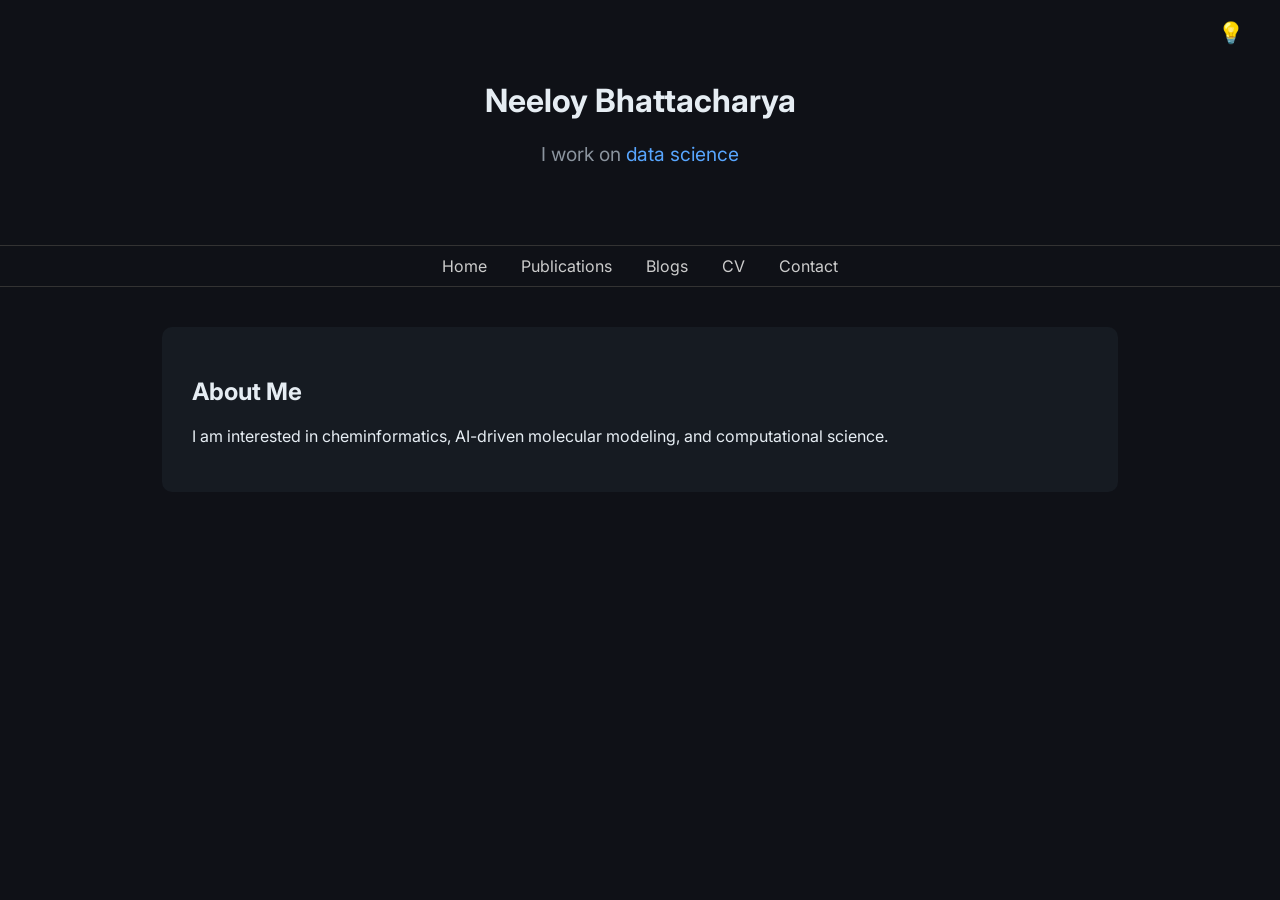
==== index.html @ 99c83506 "Add prelim acad them and reg features" ====
<!DOCTYPE html>
<html lang="en">
<head>
    <meta charset="UTF-8">
    <title>Neeloy Bhattacharya</title>

    <!-- CSS -->
    <link rel="stylesheet" href="css/style.css">

    <!-- Fonts -->
    <link href="https://fonts.googleapis.com/css2?family=Inter&display=swap" rel="stylesheet">
</head>

<body>
    <header>
        <h1>Neeloy Bhattacharya</h1>
        <p class="typing">
            I work on <span id="typed"></span>
        </p>
        <button id="theme-toggle">💡</button>
    </header>

    <nav>
        <a href="index.html">Home</a>
        <a href="publications.html">Publications</a>
        <a href="blogs.html">Blogs</a>
        <a href="cv.html">CV</a>
        <a href="contact.html">Contact</a>
    </nav>

    <section class="card">
        <h2>About Me</h2>
        <p>
            I am interested in cheminformatics, AI-driven molecular modeling,
            and computational science.
        </p>
    </section>

    <script src="js/main.js"></script>
</body>
</html>
---- css/style.css ----
body {
    font-family: 'Inter', sans-serif;
    background: #121212;
    color: #eaeaea;
    margin: 0;
}

header {
    text-align: center;
    padding: 60px 20px;
}

nav {
    text-align: center;
    border-top: 1px solid #333;
    border-bottom: 1px solid #333;
    padding: 10px;
}

nav a {
    color: #ccc;
    margin: 0 15px;
    text-decoration: none;
}

nav a:hover {
    color: #fff;
}

.card {
    background: #1c1c1c;
    margin: 40px auto;
    padding: 30px;
    width: 70%;
    border-radius: 10px;
}
.typing {
  text-align: center;
  font-size: 1.2rem;
  color: #8b949e;
}

#typed {
  color: #58a6ff;
}

.code {
  font-family: 'JetBrains Mono', monospace;
  font-size: 0.9rem;
  color: #8b949e;
}
:root {
  --bg: #0f1117;
  --card: #161b22;
  --text: #e6edf3;
}

body {
  background: var(--bg);
  color: var(--text);
}

.card {
  background: var(--card);
}

/* Light mode */
.light {
  --bg: #ffffff;
  --card: #f2f2f2;
  --text: #111111;
}

#theme-toggle {
  position: absolute;
  top: 20px;
  right: 30px;
  background: none;
  border: none;
  font-size: 1.3rem;
  cursor: pointer;
}
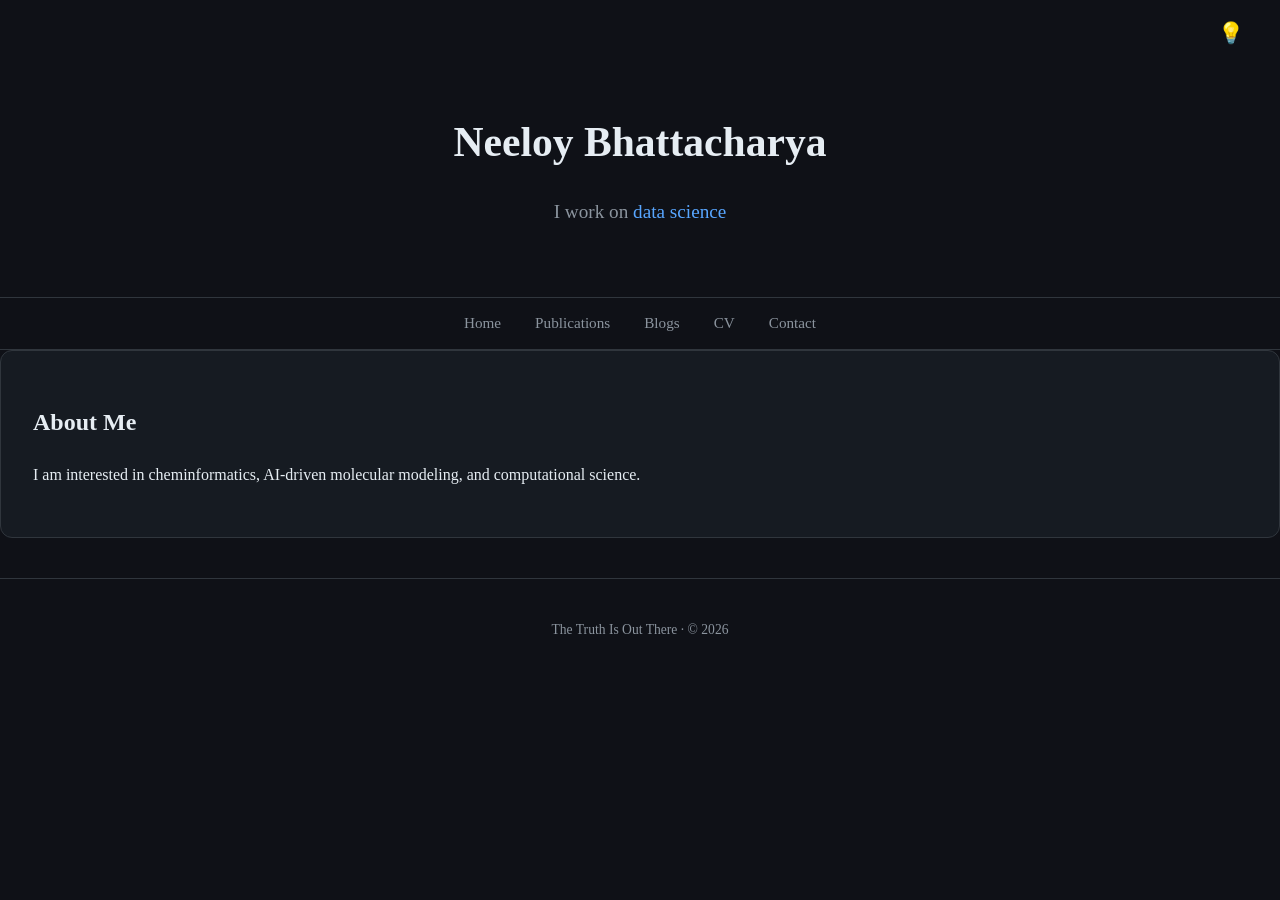
==== commit bf61b431: "upd-01: added tricky footer" ====
--- a/index.html
+++ b/index.html
@@ -37,6 +37,9 @@
     </section>
 
     <script src="js/main.js"></script>
+    <footer>
+        <span class="footer-quote">The Truth Is Out There</span> · © 2026
+    </footer>
 </body>
 </html>
 
--- a/css/style.css
+++ b/css/style.css
@@ -1,67 +1,16 @@
-body {
-    font-family: 'Inter', sans-serif;
-    background: #121212;
-    color: #eaeaea;
-    margin: 0;
-}
-
-header {
-    text-align: center;
-    padding: 60px 20px;
-}
-
-nav {
-    text-align: center;
-    border-top: 1px solid #333;
-    border-bottom: 1px solid #333;
-    padding: 10px;
-}
-
-nav a {
-    color: #ccc;
-    margin: 0 15px;
-    text-decoration: none;
-}
-
-nav a:hover {
-    color: #fff;
-}
-
-.card {
-    background: #1c1c1c;
-    margin: 40px auto;
-    padding: 30px;
-    width: 70%;
-    border-radius: 10px;
-}
-.typing {
-  text-align: center;
-  font-size: 1.2rem;
-  color: #8b949e;
-}
-
-#typed {
-  color: #58a6ff;
-}
-
-.code {
-  font-family: 'JetBrains Mono', monospace;
-  font-size: 0.9rem;
-  color: #8b949e;
-}
+/* ===============================
+   GLOBAL VARIABLES & THEME
+================================ */
 :root {
   --bg: #0f1117;
   --card: #161b22;
   --text: #e6edf3;
-}
-
-body {
-  background: var(--bg);
-  color: var(--text);
-}
-
-.card {
-  background: var(--card);
+  --muted: #8b949e;
+  --accent: #58a6ff;
+  --border: #30363d;
+  --radius: 12px;
+  --max-width: 1100px;
+  --transition: all 0.25s ease;
 }
 
 /* Light mode */
@@ -69,8 +18,185 @@
   --bg: #ffffff;
   --card: #f2f2f2;
   --text: #111111;
-}
-
+  --muted: #555555;
+  --border: #dddddd;
+}
+
+/* ===============================
+   BASE STYLES
+================================ */
+body {
+  font-family: Georgia, serif;
+  background: var(--bg);
+  color: var(--text);
+  margin: 0;
+  line-height: 1.65;
+}
+
+a {
+  color: var(--accent);
+  text-decoration: none;
+}
+
+a:hover {
+  text-decoration: underline;
+}
+
+/* ===============================
+   HEADER / HERO
+================================ */
+header {
+  text-align: center;
+  padding: 80px 20px 50px;
+}
+
+header h1 {
+  font-size: 2.6rem;
+  margin-bottom: 10px;
+}
+
+header .subtitle {
+  font-size: 1.1rem;
+  color: var(--muted);
+}
+
+/* ===============================
+   NAVIGATION
+================================ */
+nav {
+  position: sticky;
+  top: 0;
+  z-index: 10;
+  background: var(--bg);
+  border-top: 1px solid var(--border);
+  border-bottom: 1px solid var(--border);
+  padding: 12px;
+  text-align: center;
+}
+
+nav a {
+  color: var(--muted);
+  margin: 0 15px;
+  font-size: 0.95rem;
+  transition: var(--transition);
+}
+
+nav a:hover,
+nav a.active {
+  color: var(--text);
+  border-bottom: 2px solid var(--accent);
+}
+
+/* ===============================
+   MAIN LAYOUT
+================================ */
+main {
+  max-width: var(--max-width);
+  margin: auto;
+  padding: 40px 20px;
+}
+
+/* ===============================
+   CARD SYSTEM
+================================ */
+.card {
+  background: var(--card);
+  padding: 32px;
+  border-radius: var(--radius);
+  margin-bottom: 40px;
+  border: 1px solid var(--border);
+  transition: var(--transition);
+}
+
+.card:hover {
+  transform: translateY(-4px);
+  box-shadow: 0 10px 25px rgba(0, 0, 0, 0.3);
+}
+
+/* Featured / important card */
+.card-primary {
+  border-left: 5px solid var(--accent);
+}
+
+/* Muted / secondary card */
+.card-muted {
+  background: rgba(255, 255, 255, 0.02);
+}
+
+/* ===============================
+   SECTION HEADERS
+================================ */
+.section-title {
+  font-size: 1.4rem;
+  margin-bottom: 15px;
+  border-left: 4px solid var(--accent);
+  padding-left: 12px;
+}
+
+/* ===============================
+   META TEXT (ACADEMIC FEEL)
+================================ */
+.meta {
+  font-size: 0.85rem;
+  color: var(--muted);
+  margin-bottom: 10px;
+}
+
+/* ===============================
+   TYPING ANIMATION AREA
+================================ */
+.typing {
+  text-align: center;
+  font-size: 1.2rem;
+  margin-top: 20px;
+  color: var(--muted);
+}
+
+#typed {
+  color: var(--accent);
+}
+
+/* ===============================
+   SKILL TAGS / CLUSTERS
+================================ */
+.tags {
+  margin-top: 10px;
+}
+
+.tag {
+  display: inline-block;
+  font-size: 0.8rem;
+  padding: 6px 10px;
+  margin: 4px;
+  border-radius: 20px;
+  background: var(--bg);
+  border: 1px solid var(--border);
+  color: var(--muted);
+}
+
+/* ===============================
+   CODE / TECH TEXT
+================================ */
+.code {
+  font-family: 'JetBrains Mono', monospace;
+  font-size: 0.9rem;
+  color: var(--muted);
+}
+
+/* ===============================
+   FOOTER
+================================ */
+footer {
+  text-align: center;
+  padding: 40px 20px;
+  font-size: 0.85rem;
+  color: var(--muted);
+  border-top: 1px solid var(--border);
+}
+
+/* ===============================
+   THEME TOGGLE
+================================ */
 #theme-toggle {
   position: absolute;
   top: 20px;
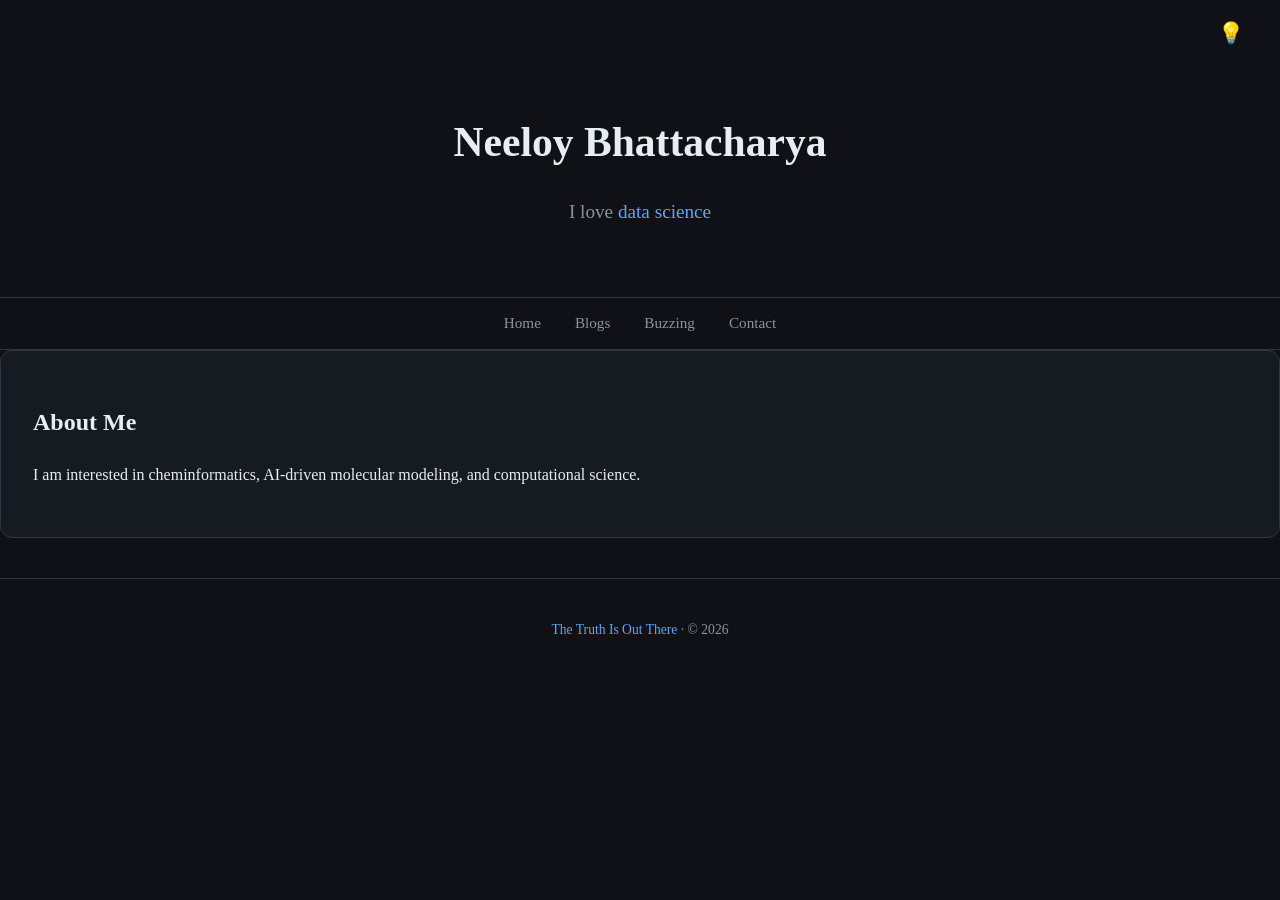
==== commit a40aa9bf: "Update index.html" ====
--- a/index.html
+++ b/index.html
@@ -15,16 +15,15 @@
     <header>
         <h1>Neeloy Bhattacharya</h1>
         <p class="typing">
-            I work on <span id="typed"></span>
+            I love <span id="typed"></span>
         </p>
         <button id="theme-toggle">💡</button>
     </header>
 
     <nav>
         <a href="index.html">Home</a>
-        <a href="publications.html">Publications</a>
         <a href="blogs.html">Blogs</a>
-        <a href="cv.html">CV</a>
+        <a href="buzzing.html">Buzzing</a>
         <a href="contact.html">Contact</a>
     </nav>
 
--- a/css/style.css
+++ b/css/style.css
@@ -206,3 +206,18 @@
   font-size: 1.3rem;
   cursor: pointer;
 }
+
+.footer-quote {
+  color: var(--accent);
+  animation: glow 4s ease-in-out infinite;
+}
+
+@keyframes glow {
+  0%, 100% {
+    text-shadow: 0 0 4px rgba(88, 166, 255, 0.3);
+  }
+  50% {
+    text-shadow: 0 0 10px rgba(88, 166, 255, 0.7);
+  }
+}
+
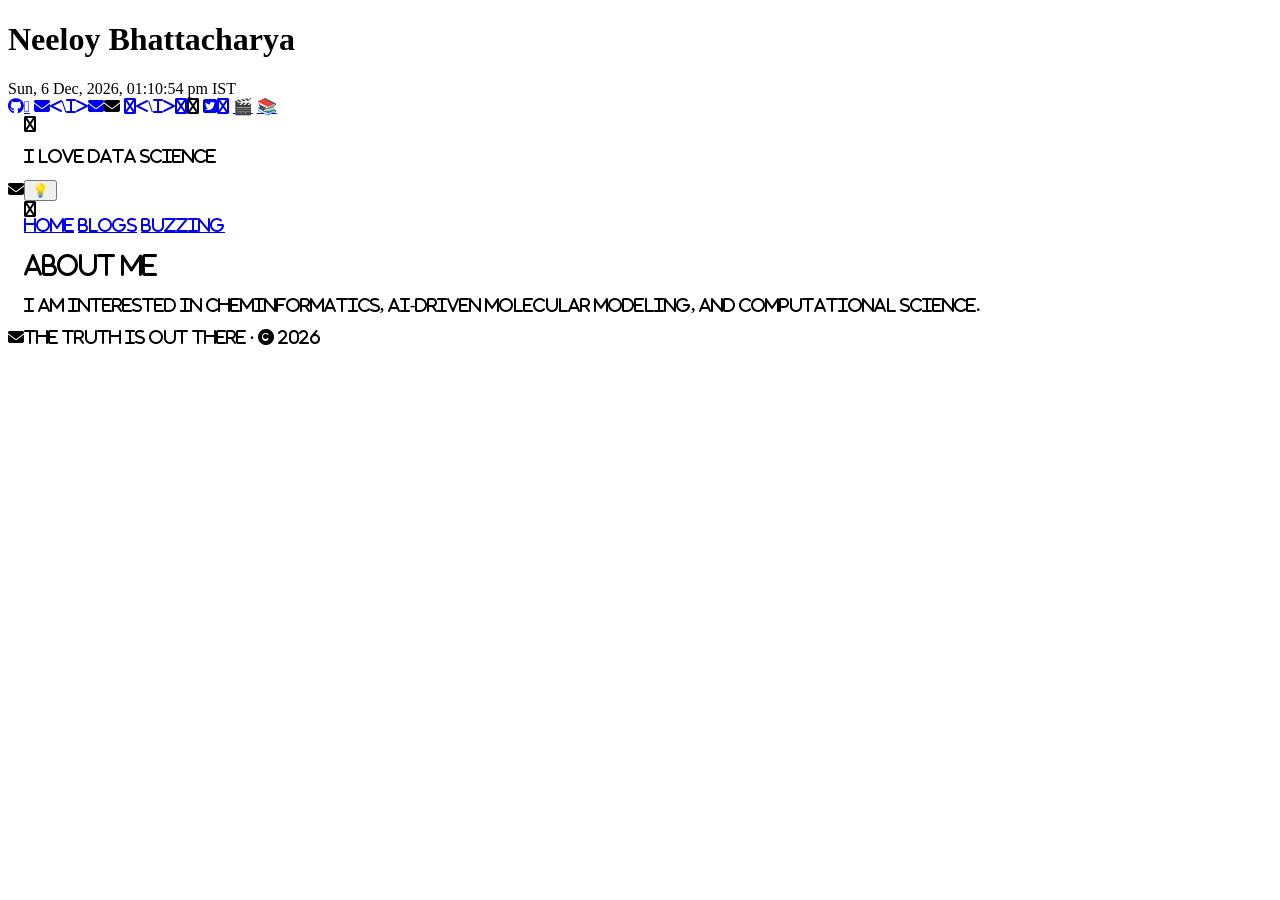
==== commit 4b4eddd9: "Enhance index.html with social links and clock Added social media links and a clock display to the w" ====
--- a/index.html
+++ b/index.html
@@ -5,15 +5,31 @@
     <title>Neeloy Bhattacharya</title>
 
     <!-- CSS -->
+    <!--
     <link rel="stylesheet" href="css/style.css">
-
+    --->
+    <link rel="stylesheet" href="https://cdnjs.cloudflare.com/ajax/libs/font-awesome/6.5.0/css/all.min.css">
+    
     <!-- Fonts -->
+    <!--
     <link href="https://fonts.googleapis.com/css2?family=Inter&display=swap" rel="stylesheet">
+    --->
+    <link href="https://fonts.googleapis.com/css2?family=Playfair+Display:wght@500;600&family=Source+Serif+4:wght@400;500&display=swap" rel="stylesheet">
 </head>
 
 <body>
     <header>
         <h1>Neeloy Bhattacharya</h1>
+        <div id="clock"></div>
+        <div class="social-bar">
+          <a href="https://github.com/BumMolecule" target="_blank"><i class="fa-brands fa-github"></i></a>
+          <a href="mailto:neeloyofficial@gmail.com"><i class="fa-solid fa-envelope"><\i></a>
+          <a href="https://x.com/neeluspeaks" target="_blank"><i class="fa fa-twitter-square" aria-hidden="true"><\i></a>
+          <a href="https://linkedin.com/in/neeloy-bhattacharya-here" target="_blank" aria-label="LinkedIn"><i class="fa-brands fa-linkedin-square"></i></a>
+          <a href="https://boxd.it/8rmYf" target="_blank" class="icon letterboxd">🎬</a>
+          <a href="https://app.thestorygraph.com/profile/neeluism" target="_blank" class="icon storygraph">📚</a>
+        </div>
+
         <p class="typing">
             I love <span id="typed"></span>
         </p>
@@ -24,7 +40,6 @@
         <a href="index.html">Home</a>
         <a href="blogs.html">Blogs</a>
         <a href="buzzing.html">Buzzing</a>
-        <a href="contact.html">Contact</a>
     </nav>
 
     <section class="card">
@@ -39,6 +54,56 @@
     <footer>
         <span class="footer-quote">The Truth Is Out There</span> · © 2026
     </footer>
+    
+    <script>
+    const words = [
+      { text: "Data Science", class: "word-ds" },
+      { text: "Cheminformatics", class: "word-chem" },
+      { text: "Machine Learning", class: "word-ml" },
+      { text: "Manchester United", class: "word-mu" },
+      { text: "Quizzing", class: "word-quiz" }
+    ];
+
+    let i = 0;
+    const el = document.getElementById("typed");
+
+    function showWord() {
+      el.className = "";
+      void el.offsetWidth; // force reflow
+      el.className.add(words[i].class);
+      el.textContent = words[i].text;
+      el.style.opacity = 1;
+
+      setTimeout(() => {
+        el.style.opacity = 0;
+        i = (i + 1) % words.length;
+        setTimeout(showWord, 600);
+      }, 1800);
+    }
+
+    showWord();
+    </script>
+    
+    <script>
+    function updateClock() {
+      const now = new Date();
+      const options = {
+        timeZone: 'Asia/Kolkata',
+        weekday: 'short',
+        year: 'numeric',
+        month: 'short',
+        day: 'numeric',
+        hour: '2-digit',
+        minute: '2-digit',
+        second: '2-digit'
+      };
+      document.getElementById('clock').textContent =
+        now.toLocaleString('en-IN', options) + ' IST';
+    }
+    setInterval(updateClock, 1000);
+    updateClock();
+    </script>
+        
 </body>
 </html>
 
--- a/css/style.css
+++ b/css/style.css
@@ -60,6 +60,17 @@
   color: var(--muted);
 }
 
+.word-ds { color: #58a6ff; }        /* coral blue */
+.word-chem { color: #f2cc60; }      /* bright yellow */
+.word-ml { color: #3fb950; }        /* green */
+.word-mu { color: #f85149; }        /* red */
+.word-quiz { color: #a371f7; }      /* purple */
+
+#typed {
+  transition: opacity 0.5s ease;
+  font-weight: 500;
+}
+
 /* ===============================
    NAVIGATION
 ================================ */
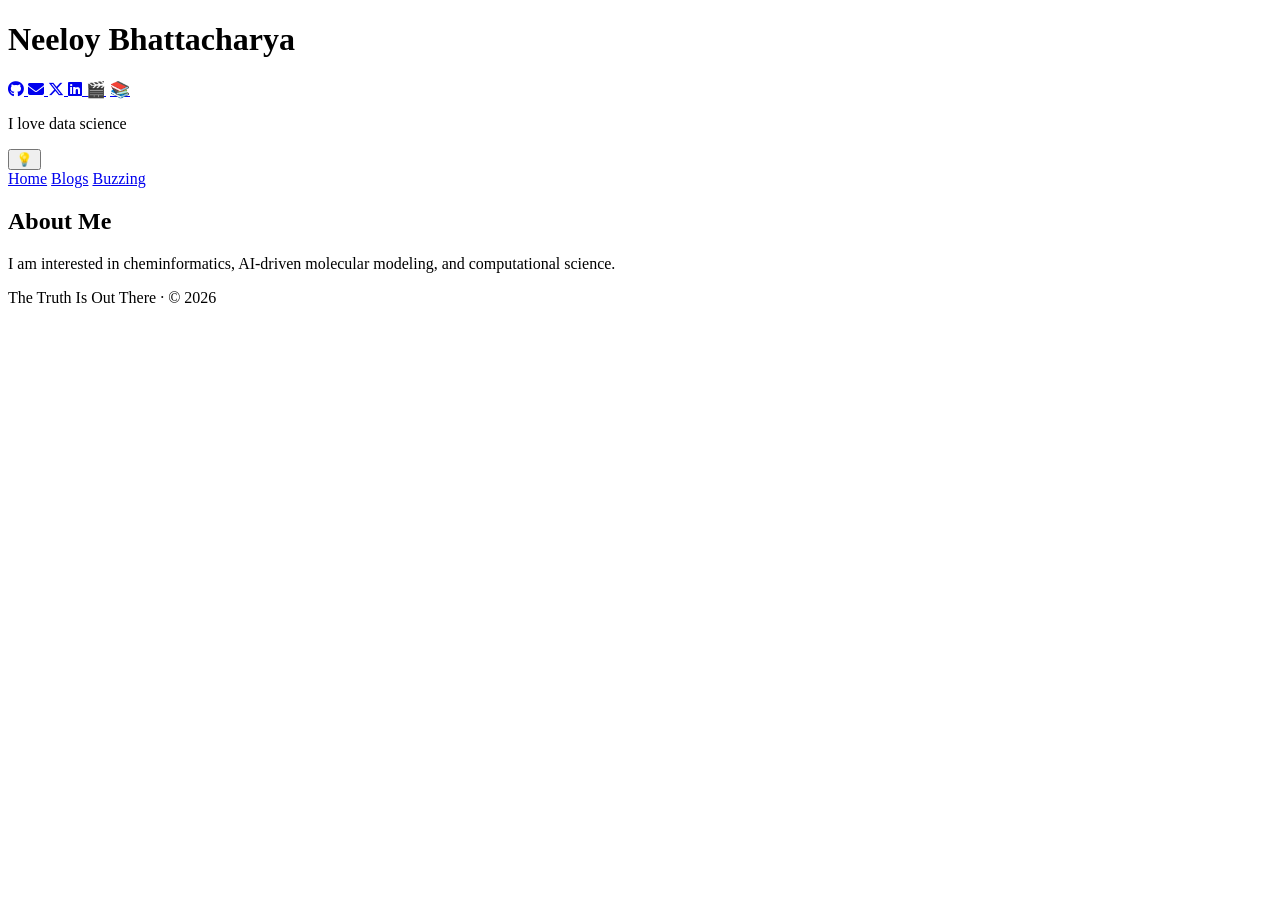
==== commit 331bd26e: "Refactor social media links and typing effect Refactor social media links and improve typing effect." ====
--- a/index.html
+++ b/index.html
@@ -17,21 +17,61 @@
     <link href="https://fonts.googleapis.com/css2?family=Playfair+Display:wght@500;600&family=Source+Serif+4:wght@400;500&display=swap" rel="stylesheet">
 </head>
 
+<script>
+    const words = [
+      { text: "Data Science", class: "word-ds" },
+      { text: "Cheminformatics", class: "word-chem" },
+      { text: "Machine Learning", class: "word-ml" },
+      { text: "Manchester United", class: "word-mu" },
+      { text: "Quizzing", class: "word-quiz" }
+    ];
+
+    let i = 0;
+    const el = document.getElementById("typed");
+
+    function showWord() {
+      el.className = "";
+      void el.offsetWidth; // force reflow
+      el.className.add(words[i].class);
+      el.textContent = words[i].text;
+      el.style.opacity = 1;
+
+      setTimeout(() => {
+        el.style.opacity = 0;
+        i = (i + 1) % words.length;
+        setTimeout(showWord, 600);
+      }, 1800);
+    }
+</script>
+    
 <body>
     <header>
         <h1>Neeloy Bhattacharya</h1>
-        <div id="clock"></div>
+
         <div class="social-bar">
-          <a href="https://github.com/BumMolecule" target="_blank"><i class="fa-brands fa-github"></i></a>
-          <a href="mailto:neeloyofficial@gmail.com"><i class="fa-solid fa-envelope"><\i></a>
-          <a href="https://x.com/neeluspeaks" target="_blank"><i class="fa fa-twitter-square" aria-hidden="true"><\i></a>
-          <a href="https://linkedin.com/in/neeloy-bhattacharya-here" target="_blank" aria-label="LinkedIn"><i class="fa-brands fa-linkedin-square"></i></a>
-          <a href="https://boxd.it/8rmYf" target="_blank" class="icon letterboxd">🎬</a>
-          <a href="https://app.thestorygraph.com/profile/neeluism" target="_blank" class="icon storygraph">📚</a>
+          <a href="https://github.com/BumMolecule" target="_blank">
+            <i class="fa-brands fa-github"></i>
+          </a>
+
+          <a href="mailto:neeloyofficial@gmail.com">
+            <i class="fa-solid fa-envelope"></i>
+          </a>
+
+          <a href="https://x.com/neeluspeaks" target="_blank">
+            <i class="fa-brands fa-x-twitter"></i>
+          </a>
+
+          <a href="https://linkedin.com/in/neeloy-bhattacharya-here" target="_blank">
+            <i class="fa-brands fa-linkedin"></i>
+          </a>
+
+          <a href="https://boxd.it/8rmYf" target="_blank">🎬</a>
+          <a href="https://app.thestorygraph.com/profile/neeluism" target="_blank">📚</a>
         </div>
 
+
         <p class="typing">
-            I love <span id="typed"></span>
+            I love <span id="typed" class="word-ds">Data Science</span>
         </p>
         <button id="theme-toggle">💡</button>
     </header>
@@ -56,35 +96,6 @@
     </footer>
     
     <script>
-    const words = [
-      { text: "Data Science", class: "word-ds" },
-      { text: "Cheminformatics", class: "word-chem" },
-      { text: "Machine Learning", class: "word-ml" },
-      { text: "Manchester United", class: "word-mu" },
-      { text: "Quizzing", class: "word-quiz" }
-    ];
-
-    let i = 0;
-    const el = document.getElementById("typed");
-
-    function showWord() {
-      el.className = "";
-      void el.offsetWidth; // force reflow
-      el.className.add(words[i].class);
-      el.textContent = words[i].text;
-      el.style.opacity = 1;
-
-      setTimeout(() => {
-        el.style.opacity = 0;
-        i = (i + 1) % words.length;
-        setTimeout(showWord, 600);
-      }, 1800);
-    }
-
-    showWord();
-    </script>
-    
-    <script>
     function updateClock() {
       const now = new Date();
       const options = {
--- a/css/style.css
+++ b/css/style.css
@@ -71,6 +71,23 @@
   font-weight: 500;
 }
 
+.typing {
+  font-size: 1.25rem;
+  margin-top: 10px;
+  min-height: 1.5em; /* prevents layout jump */
+}
+
+
+header h1 {
+  font-family: 'Playfair Display', serif;
+  letter-spacing: 0.5px;
+}
+
+header .subtitle {
+  font-family: 'Source Serif 4', serif;
+}
+
+
 /* ===============================
    NAVIGATION
 ================================ */
@@ -232,3 +249,41 @@
   }
 }
 
+.social-bar {
+  position: fixed;
+  left: 18px;
+  top: 50%;
+  transform: translateY(-50%);
+  display: flex;
+  flex-direction: column;
+  gap: 16px;
+  z-index: 999;
+}
+
+.social-bar .icon {
+  font-size: 1.3rem;
+  color: #8b949e;
+  transition: transform 0.3s ease, box-shadow 0.3s ease, color 0.3s;
+}
+
+.social-bar .icon:hover {
+  transform: scale(1.25);
+}
+
+.icon.github:hover { color: #58a6ff; box-shadow: 0 0 12px #58a6ff; }
+.icon.mail:hover { color: #f2cc60; box-shadow: 0 0 12px #f2cc60; }
+.icon.twitter:hover { color: #1da1f2; box-shadow: 0 0 12px #1da1f2; }
+.icon.linkedin:hover { color: #0a66c2; box-shadow: 0 0 12px #0a66c2; }
+.icon.letterboxd:hover { color: #00e054; box-shadow: 0 0 12px #00e054; }
+.icon.storygraph:hover { color: #a371f7; box-shadow: 0 0 12px #a371f7; }
+
+#clock {
+  position: fixed;
+  top: 18px;
+  left: 18px;
+  font-family: 'JetBrains Mono', monospace;
+  font-size: 0.85rem;
+  color: #8b949e;
+  opacity: 0.8;
+}
+
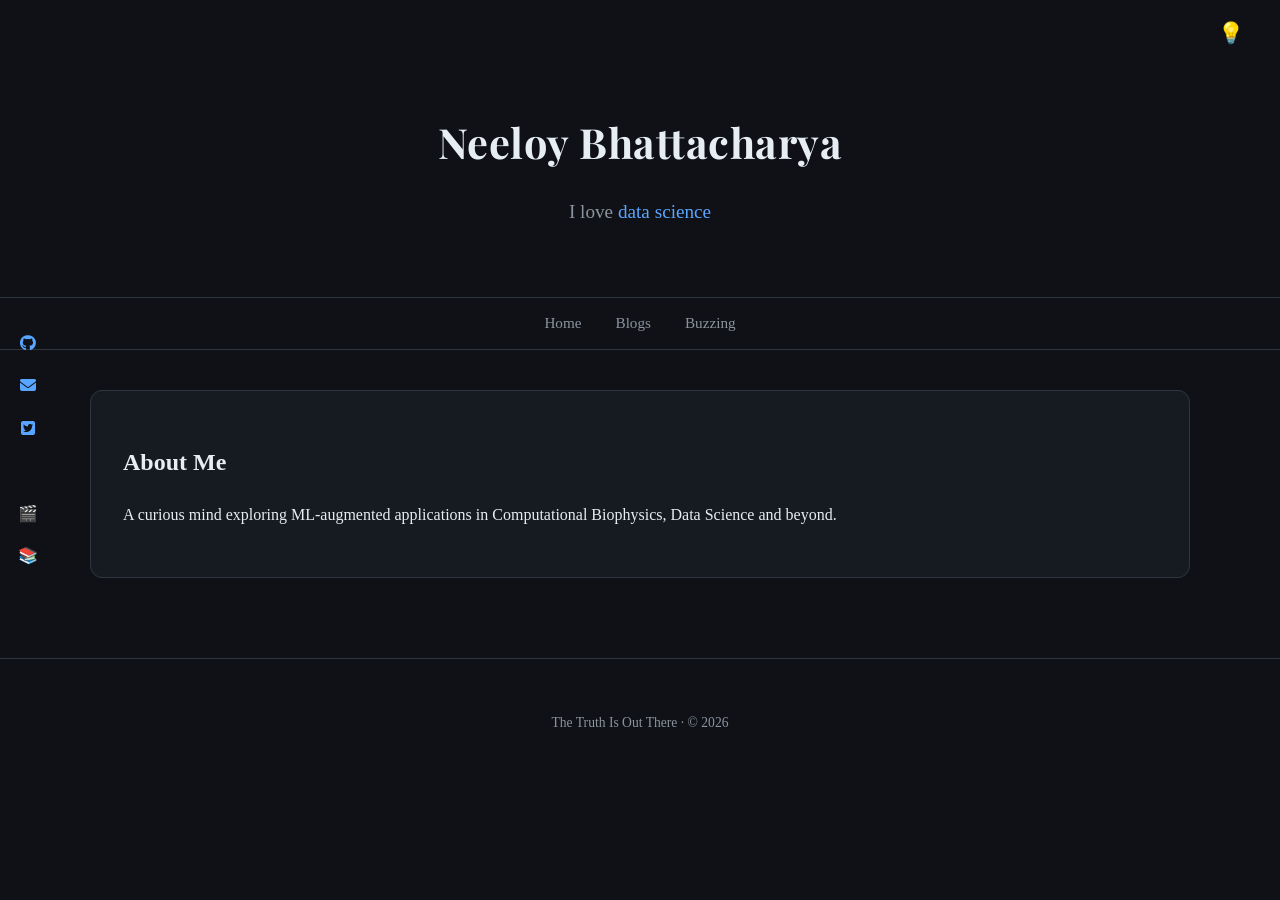
==== commit f4dc2bb2: "Refactor index.html structure and update links" ====
--- a/index.html
+++ b/index.html
@@ -1,120 +1,84 @@
 <!DOCTYPE html>
 <html lang="en">
 <head>
-    <meta charset="UTF-8">
-    <title>Neeloy Bhattacharya</title>
+  <meta charset="UTF-8" />
+  <meta name="viewport" content="width=device-width, initial-scale=1.0" />
+  <title>Neeloy Bhattacharya</title>
 
-    <!-- CSS -->
-    <!--
-    <link rel="stylesheet" href="css/style.css">
-    --->
-    <link rel="stylesheet" href="https://cdnjs.cloudflare.com/ajax/libs/font-awesome/6.5.0/css/all.min.css">
-    
-    <!-- Fonts -->
-    <!--
-    <link href="https://fonts.googleapis.com/css2?family=Inter&display=swap" rel="stylesheet">
-    --->
-    <link href="https://fonts.googleapis.com/css2?family=Playfair+Display:wght@500;600&family=Source+Serif+4:wght@400;500&display=swap" rel="stylesheet">
+  <!-- Google Fonts -->
+  <link href="https://fonts.googleapis.com/css2?family=Playfair+Display:wght@500;600&family=Source+Serif+4:wght@400;500&display=swap" rel="stylesheet">
+
+  <!-- Font Awesome -->
+  <link
+    rel="stylesheet"
+    href="https://cdnjs.cloudflare.com/ajax/libs/font-awesome/6.5.1/css/all.min.css"
+  />
+
+  <!-- CSS -->
+  <link rel="stylesheet" href="css/style.css" />
 </head>
 
-<script>
-    const words = [
-      { text: "Data Science", class: "word-ds" },
-      { text: "Cheminformatics", class: "word-chem" },
-      { text: "Machine Learning", class: "word-ml" },
-      { text: "Manchester United", class: "word-mu" },
-      { text: "Quizzing", class: "word-quiz" }
-    ];
+<body>
 
-    let i = 0;
-    const el = document.getElementById("typed");
+<header>
+  <h1>Neeloy Bhattacharya</h1>
 
-    function showWord() {
-      el.className = "";
-      void el.offsetWidth; // force reflow
-      el.className.add(words[i].class);
-      el.textContent = words[i].text;
-      el.style.opacity = 1;
+  <!-- Digital Clock -->
+  <div id="clock"></div>
 
-      setTimeout(() => {
-        el.style.opacity = 0;
-        i = (i + 1) % words.length;
-        setTimeout(showWord, 600);
-      }, 1800);
-    }
-</script>
-    
-<body>
-    <header>
-        <h1>Neeloy Bhattacharya</h1>
+  <!-- Social Icons -->
+  <div class="social-bar">
+    <a href="https://github.com/BumMolecule" target="_blank" aria-label="GitHub">
+      <i class="fa-brands fa-github"></i>
+    </a>
+    <a href="mailto:neeloyofficial@gmail.com" aria-label="Email">
+      <i class="fa-solid fa-envelope"></i>
+    </a>
+    <a href="https://x.com/neeluspeaks" target="_blank" aria-label="Twitter">
+      <i class="fa-brands fa-twitter-square"></i>
+    </a>
+    <a href="https://linkedin.com/in/neeloy-bhattacharya-here" target="_blank" aria-label="LinkedIn">
+      <i class="fa-brands fa-linkedin-square"></i>
+    </a>
+    <a href="https://boxd.it/8rmYf" target="_blank" aria-label="Letterboxd">
+      🎬
+    </a>
+    <a href="https://app.thestorygraph.com/profile/neeluism" target="_blank" aria-label="StoryGraph">
+      📚
+    </a>
+  </div>
 
-        <div class="social-bar">
-          <a href="https://github.com/BumMolecule" target="_blank">
-            <i class="fa-brands fa-github"></i>
-          </a>
+  <!-- Typing Line -->
+  <p class="typing">
+    I love <span id="typed" class="word-ds">Data Science</span>
+  </p>
 
-          <a href="mailto:neeloyofficial@gmail.com">
-            <i class="fa-solid fa-envelope"></i>
-          </a>
+  <!-- Theme Toggle -->
+  <button id="theme-toggle">💡</button>
+</header>
 
-          <a href="https://x.com/neeluspeaks" target="_blank">
-            <i class="fa-brands fa-x-twitter"></i>
-          </a>
+<nav>
+  <a href="index.html">Home</a>
+  <a href="blogs.html">Blogs</a>
+  <a href="#">Buzzing</a>
+</nav>
 
-          <a href="https://linkedin.com/in/neeloy-bhattacharya-here" target="_blank">
-            <i class="fa-brands fa-linkedin"></i>
-          </a>
+<main>
+  <section class="card">
+    <h2>About Me</h2>
+    <p>
+      A curious mind exploring ML-augmented applications in Computational Biophysics, Data Science and beyond.
+    </p>
+  </section>
+</main>
 
-          <a href="https://boxd.it/8rmYf" target="_blank">🎬</a>
-          <a href="https://app.thestorygraph.com/profile/neeluism" target="_blank">📚</a>
-        </div>
+<footer>
+  <p>The Truth Is Out There · © 2026</p>
+</footer>
 
-
-        <p class="typing">
-            I love <span id="typed" class="word-ds">Data Science</span>
-        </p>
-        <button id="theme-toggle">💡</button>
-    </header>
-
-    <nav>
-        <a href="index.html">Home</a>
-        <a href="blogs.html">Blogs</a>
-        <a href="buzzing.html">Buzzing</a>
-    </nav>
-
-    <section class="card">
-        <h2>About Me</h2>
-        <p>
-            I am interested in cheminformatics, AI-driven molecular modeling,
-            and computational science.
-        </p>
-    </section>
-
-    <script src="js/main.js"></script>
-    <footer>
-        <span class="footer-quote">The Truth Is Out There</span> · © 2026
-    </footer>
-    
-    <script>
-    function updateClock() {
-      const now = new Date();
-      const options = {
-        timeZone: 'Asia/Kolkata',
-        weekday: 'short',
-        year: 'numeric',
-        month: 'short',
-        day: 'numeric',
-        hour: '2-digit',
-        minute: '2-digit',
-        second: '2-digit'
-      };
-      document.getElementById('clock').textContent =
-        now.toLocaleString('en-IN', options) + ' IST';
-    }
-    setInterval(updateClock, 1000);
-    updateClock();
-    </script>
-        
+<!-- JS -->
+<script src="js/main.js"></script>
 </body>
 </html>
 
+
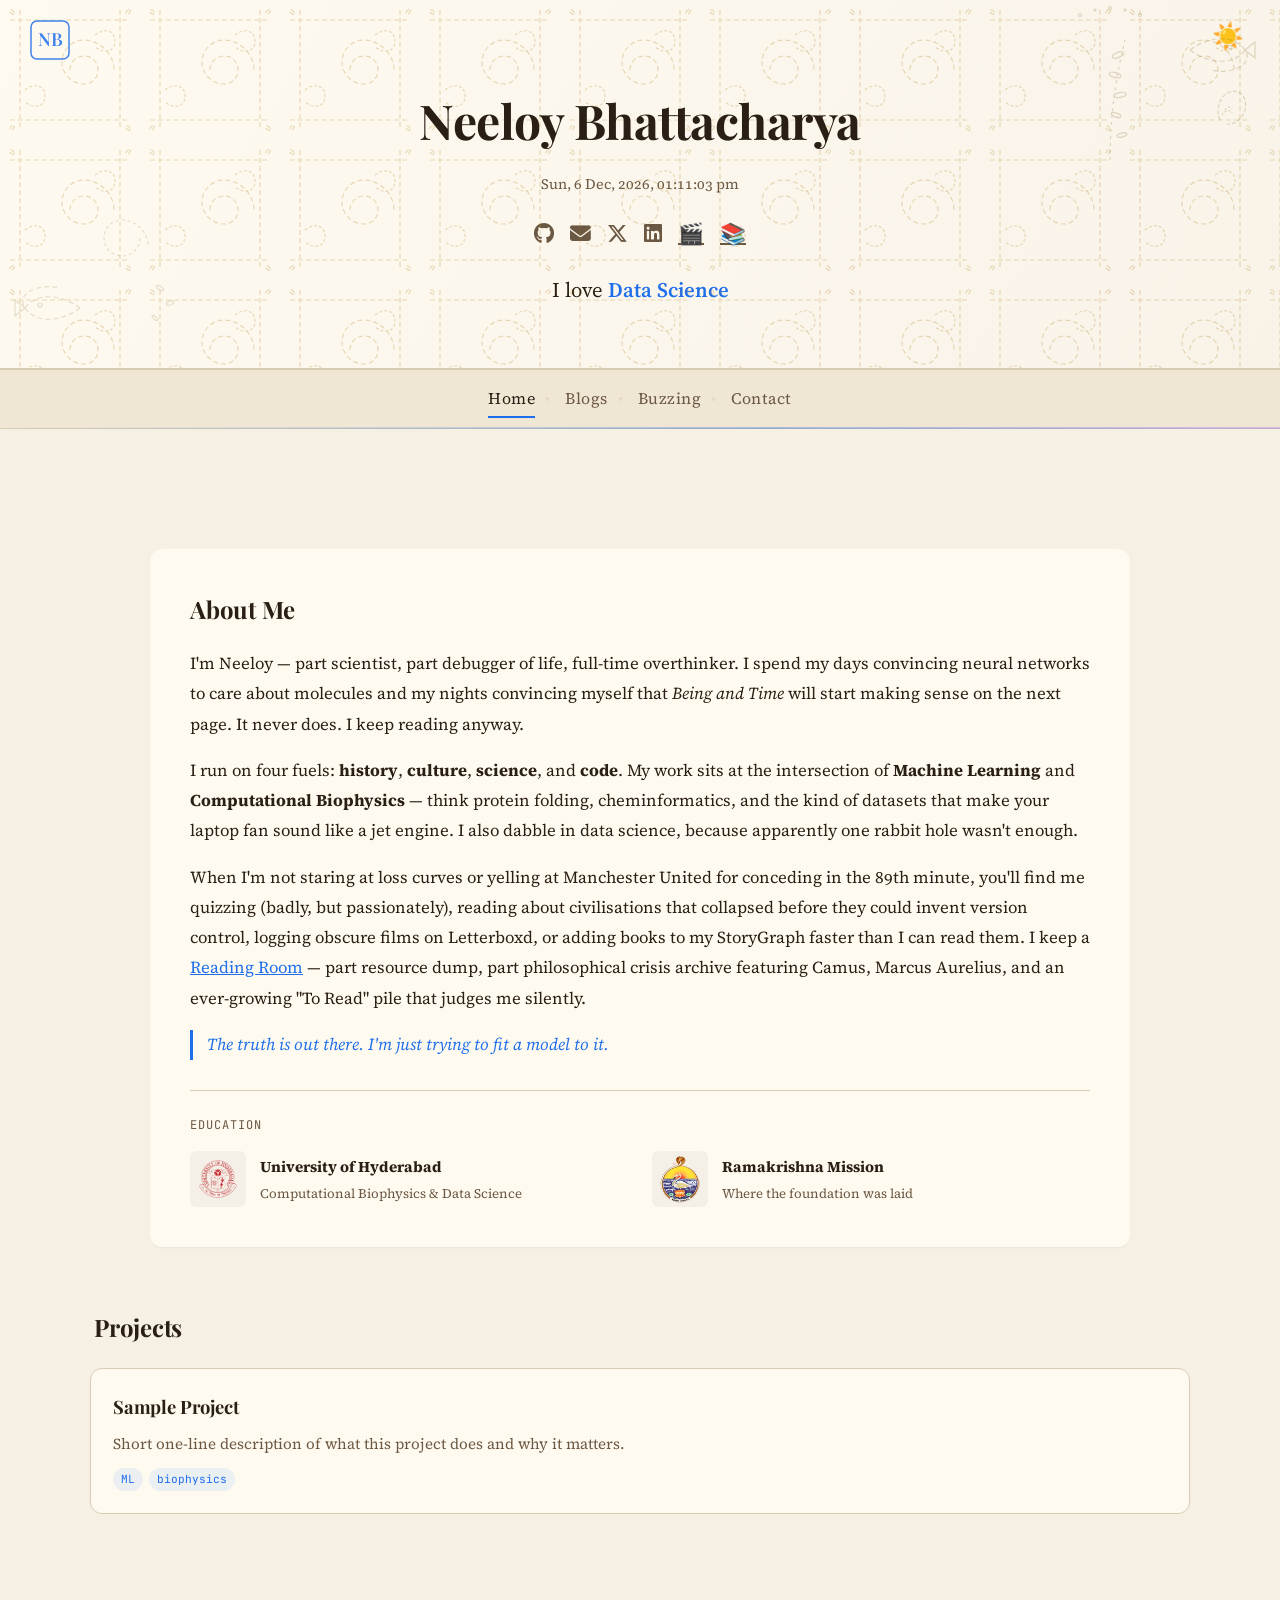
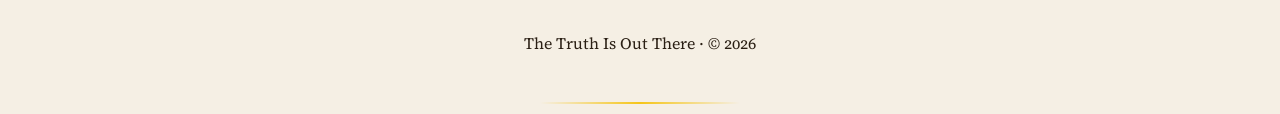
==== commit fc3fdf4b: "Restructure repo, fix icons, add motifs and design enhancements" ====
--- a/index.html
+++ b/index.html
@@ -4,81 +4,89 @@
   <meta charset="UTF-8" />
   <meta name="viewport" content="width=device-width, initial-scale=1.0" />
   <title>Neeloy Bhattacharya</title>
+  <meta name="description" content="Neeloy Bhattacharya — ML-augmented computational biophysics, data science, and beyond." />
+  <link rel="icon" type="image/svg+xml" href="assets/icons/favicon.svg" />
 
-  <!-- Google Fonts -->
-  <link href="https://fonts.googleapis.com/css2?family=Playfair+Display:wght@500;600&family=Source+Serif+4:wght@400;500&display=swap" rel="stylesheet">
+  <link rel="preconnect" href="https://fonts.googleapis.com" />
+  <link rel="preconnect" href="https://fonts.gstatic.com" crossorigin />
+  <link href="https://fonts.googleapis.com/css2?family=Playfair+Display:wght@500;600&family=Source+Serif+4:wght@400;500&family=JetBrains+Mono:wght@400;500&display=swap" rel="stylesheet" />
+  <link rel="stylesheet" href="https://cdnjs.cloudflare.com/ajax/libs/font-awesome/6.5.1/css/all.min.css" />
 
-  <!-- Font Awesome -->
-  <link
-    rel="stylesheet"
-    href="https://cdnjs.cloudflare.com/ajax/libs/font-awesome/6.5.1/css/all.min.css"
-  />
-
-  <!-- CSS -->
-  <link rel="stylesheet" href="css/style.css" />
+  <link rel="stylesheet" href="css/base.css" />
+  <link rel="stylesheet" href="css/layout.css" />
+  <link rel="stylesheet" href="css/components.css" />
 </head>
 
 <body>
+  <div data-include="partials/header.html"></div>
+  <div data-include="partials/nav.html"></div>
 
-<header>
-  <h1>Neeloy Bhattacharya</h1>
+  <main>
+    <section class="card reveal about-me">
+      <h2>About Me</h2>
 
-  <!-- Digital Clock -->
-  <div id="clock"></div>
+      <p>
+        I'm Neeloy — part scientist, part debugger of life, full-time overthinker.
+        I spend my days convincing neural networks to care about molecules
+        and my nights convincing myself that <em>Being and Time</em> will start making sense
+        on the next page. It never does. I keep reading anyway.
+      </p>
 
-  <!-- Social Icons -->
-  <div class="social-bar">
-    <a href="https://github.com/BumMolecule" target="_blank" aria-label="GitHub">
-      <i class="fa-brands fa-github"></i>
-    </a>
-    <a href="mailto:neeloyofficial@gmail.com" aria-label="Email">
-      <i class="fa-solid fa-envelope"></i>
-    </a>
-    <a href="https://x.com/neeluspeaks" target="_blank" aria-label="Twitter">
-      <i class="fa-brands fa-twitter-square"></i>
-    </a>
-    <a href="https://linkedin.com/in/neeloy-bhattacharya-here" target="_blank" aria-label="LinkedIn">
-      <i class="fa-brands fa-linkedin-square"></i>
-    </a>
-    <a href="https://boxd.it/8rmYf" target="_blank" aria-label="Letterboxd">
-      🎬
-    </a>
-    <a href="https://app.thestorygraph.com/profile/neeluism" target="_blank" aria-label="StoryGraph">
-      📚
-    </a>
-  </div>
+      <p>
+        I run on four fuels: <strong>history</strong>, <strong>culture</strong>,
+        <strong>science</strong>, and <strong>code</strong>. My work sits at the
+        intersection of <strong>Machine Learning</strong> and
+        <strong>Computational Biophysics</strong> — think protein folding, cheminformatics,
+        and the kind of datasets that make your laptop fan sound like a jet engine.
+        I also dabble in data science, because apparently one rabbit hole wasn't enough.
+      </p>
 
-  <!-- Typing Line -->
-  <p class="typing">
-    I love <span id="typed" class="word-ds">Data Science</span>
-  </p>
+      <p>
+        When I'm not staring at loss curves or yelling at Manchester United
+        for conceding in the 89th minute, you'll find me quizzing (badly, but passionately),
+        reading about civilisations that collapsed before they could invent version control,
+        logging obscure films on Letterboxd, or adding books to my StoryGraph
+        faster than I can read them. I keep a
+        <a href="blogs.html">Reading Room</a> — part resource dump,
+        part philosophical crisis archive featuring Camus, Marcus Aurelius,
+        and an ever-growing "To Read" pile that judges me silently.
+      </p>
 
-  <!-- Theme Toggle -->
-  <button id="theme-toggle">💡</button>
-</header>
+      <p class="about-tagline">
+        <em>The truth is out there. I'm just trying to fit a model to it.</em>
+      </p>
 
-<nav>
-  <a href="index.html">Home</a>
-  <a href="blogs.html">Blogs</a>
-  <a href="#">Buzzing</a>
-</nav>
+      <div class="education">
+        <h3>Education</h3>
+        <div class="edu-row">
+          <div class="edu-item">
+            <img src="assets/img/uoh_logo.png" alt="University of Hyderabad" class="edu-logo" />
+            <div>
+              <strong>University of Hyderabad</strong>
+              <span class="edu-detail">Computational Biophysics &amp; Data Science</span>
+            </div>
+          </div>
+          <div class="edu-item">
+            <img src="assets/img/emblem_ramakrishna_order.png" alt="Ramakrishna Mission" class="edu-logo" />
+            <div>
+              <strong>Ramakrishna Mission</strong>
+              <span class="edu-detail">Where the foundation was laid</span>
+            </div>
+          </div>
+        </div>
+      </div>
+    </section>
 
-<main>
-  <section class="card">
-    <h2>About Me</h2>
-    <p>
-      A curious mind exploring ML-augmented applications in Computational Biophysics, Data Science and beyond.
-    </p>
-  </section>
-</main>
+    <section class="projects reveal">
+      <h2>Projects</h2>
+      <div id="projects-grid" class="projects-grid"></div>
+    </section>
+  </main>
 
-<footer>
-  <p>The Truth Is Out There · © 2026</p>
-</footer>
+  <div data-include="partials/footer.html"></div>
 
-<!-- JS -->
-<script src="js/main.js"></script>
+  <script src="js/main.js"></script>
+  <script src="js/include.js"></script>
+  <script src="js/projects.js"></script>
 </body>
 </html>
-
-
--- a/css/base.css
+++ b/css/base.css
@@ -0,0 +1,69 @@
+/* =========================================================
+   base.css — design tokens, resets, typography, themes
+   ========================================================= */
+
+:root {
+  /* Dark theme (default) */
+  --navy:   #0b1c2d;
+  --bg:     #0d1117;
+  --card:   #161b22;
+  --text:   #e6edf3;
+  --muted:  #8b949e;
+  --accent: #58a6ff;
+  --border: #1f3b57;
+
+  /* Word-rotation swatches (dark) */
+  --word-ds:   #58a6ff;
+  --word-chem: #f2cc60;
+  --word-ml:   #3fb950;
+  --word-mu:   #f85149;
+  --word-quiz: #a371f7;
+
+  --radius: 12px;
+  --transition: 0.22s ease;
+}
+
+/* Light theme — warm parchment with proper text contrast */
+body.light {
+  --navy:   #efe6d4;         /* header/nav band */
+  --bg:     #f5efe4;         /* main parchment */
+  --card:   #fffaf0;         /* card, floats above bg */
+  --text:   #2a1f14;         /* deep espresso, high contrast on parchment */
+  --muted:  #6b5842;         /* warm neutral, not grey */
+  --accent: #1f6feb;
+  --border: #d8ccb5;
+
+  /* Word-rotation swatches (light) — darker so they read on parchment */
+  --word-ds:   #1f6feb;
+  --word-chem: #a8770a;
+  --word-ml:   #1f7a2e;      /* previously #3fb950 — too pale on cream */
+  --word-mu:   #b91d1d;
+  --word-quiz: #6f2fc9;
+}
+
+/* Respect system preference on first visit (main.js can override) */
+@media (prefers-color-scheme: light) {
+  body:not(.dark):not(.light) {
+    /* main.js applies .light on load if user has no saved choice */
+  }
+}
+
+body {
+  margin: 0;
+  font-family: "Source Serif 4", Georgia, serif;
+  font-feature-settings: "liga", "onum";
+  background: var(--bg);
+  color: var(--text);
+  line-height: 1.7;
+  transition: background 0.35s ease, color 0.35s ease;
+}
+
+h1, h2, h3 {
+  font-family: "Playfair Display", serif;
+  letter-spacing: -0.01em;
+  color: var(--text);
+}
+
+p { color: var(--text); }
+
+a { color: var(--accent); }
--- a/css/layout.css
+++ b/css/layout.css
@@ -0,0 +1,210 @@
+/* =========================================================
+   layout.css — header, nav, main, footer
+   ========================================================= */
+
+/* HEADER */
+header {
+  position: relative;
+  background: var(--navy);
+  text-align: center;
+  padding: 80px 20px 40px;
+  border-bottom: 1px solid var(--border);
+  overflow: hidden;
+}
+
+/*
+   Bengali motif layers:
+   ::before — Nakshi Kantha running-stitch pattern (the quilted spirals and dashes)
+   ::after  — Alpona corner accents (rice-plant curves, fish, conch shell outlines)
+*/
+
+header::before {
+  content: "";
+  position: absolute;
+  inset: 0;
+  pointer-events: none;
+  /* Nakshi Kantha running-stitch spirals + dashes — cranked up for visibility */
+  background-image: url("data:image/svg+xml,%3Csvg xmlns='http://www.w3.org/2000/svg' width='140' height='140' viewBox='0 0 140 140'%3E%3Cg fill='none' stroke='%2358a6ff' stroke-width='1.2' opacity='0.35' stroke-dasharray='5 3'%3E%3Cpath d='M70 70c0-8 6-14 14-14s14 6 14 14-6 14-14 14c-12 0-22-10-22-22s10-22 22-22c16 0 30 14 30 30'/%3E%3Cline x1='10' y1='20' x2='130' y2='20'/%3E%3Cline x1='10' y1='120' x2='130' y2='120'/%3E%3Cline x1='20' y1='10' x2='20' y2='130'/%3E%3Cline x1='120' y1='10' x2='120' y2='130'/%3E%3Cpath d='M25 90c10-8 20-4 20 6s-10 14-20 6' stroke-dasharray='3 2'/%3E%3Cpath d='M95 35c10-8 20-4 20 6s-10 14-20 6' stroke-dasharray='3 2'/%3E%3Cellipse cx='12' cy='12' rx='4' ry='2' transform='rotate(45 12 12)'/%3E%3Cellipse cx='128' cy='12' rx='4' ry='2' transform='rotate(-45 128 12)'/%3E%3Cellipse cx='12' cy='128' rx='4' ry='2' transform='rotate(-45 12 128)'/%3E%3Cellipse cx='128' cy='128' rx='4' ry='2' transform='rotate(45 128 128)'/%3E%3C/g%3E%3C/svg%3E");
+  background-size: 140px 140px;
+  animation: motifDrift 50s linear infinite;
+  opacity: 1;
+}
+
+/* Alpona corner accents — Bengali floor-art motifs: fish (machh), conch (shankha), rice plant (dhan) */
+header::after {
+  content: "";
+  position: absolute;
+  inset: 0;
+  pointer-events: none;
+  background-image:
+    /* Top-right: fish + rice plant */
+    url("data:image/svg+xml,%3Csvg xmlns='http://www.w3.org/2000/svg' width='220' height='180' viewBox='0 0 220 180'%3E%3Cg fill='none' stroke='%23a371f7' stroke-width='1.2' opacity='0.30'%3E%3C!-- Machh (fish) --%3E%3Cpath d='M130 50c20-15 45-15 55 0s-15 25-35 20' stroke-dasharray='5 3'/%3E%3Cpath d='M130 50c20 15 45 15 55 0' stroke-dasharray='5 3'/%3E%3Ccircle cx='170' cy='47' r='2'/%3E%3Cpath d='M185 50l10-8v16z'/%3E%3C!-- Dhan (rice plant stem) --%3E%3Cpath d='M50 160c0-40 5-80 15-120' stroke-dasharray='3 4'/%3E%3Cellipse cx='58' cy='55' rx='6' ry='2.5' transform='rotate(-20 58 55)'/%3E%3Cellipse cx='55' cy='75' rx='6' ry='2.5' transform='rotate(15 55 75)'/%3E%3Cellipse cx='60' cy='95' rx='6' ry='2.5' transform='rotate(-10 60 95)'/%3E%3Cellipse cx='56' cy='115' rx='5' ry='2' transform='rotate(20 56 115)'/%3E%3Cellipse cx='62' cy='135' rx='5' ry='2' transform='rotate(-15 62 135)'/%3E%3C!-- Shankha (conch) outline --%3E%3Cpath d='M160 120c-5-10 0-25 10-28s18 5 15 18c-2 8-10 15-18 14' stroke-dasharray='4 2'/%3E%3Cpath d='M162 115c3-5 8-6 10-2' stroke-dasharray='2 2'/%3E%3Cpath d='M165 110c2-3 5-4 7-1' stroke-dasharray='2 2'/%3E%3C!-- Alpona dots border --%3E%3Ccircle cx='20' cy='15' r='1.5'/%3E%3Ccircle cx='35' cy='10' r='1'/%3E%3Ccircle cx='50' cy='8' r='1.5'/%3E%3Ccircle cx='65' cy='10' r='1'/%3E%3Ccircle cx='80' cy='15' r='1.5'/%3E%3C/g%3E%3C/svg%3E"),
+    /* Bottom-left: mirrored fish + spiral */
+    url("data:image/svg+xml,%3Csvg xmlns='http://www.w3.org/2000/svg' width='200' height='160' viewBox='0 0 200 160'%3E%3Cg fill='none' stroke='%23a371f7' stroke-width='1.2' opacity='0.25'%3E%3C!-- Mirrored machh --%3E%3Cpath d='M80 100c-20 15-45 15-55 0s15-25 35-20' stroke-dasharray='5 3'/%3E%3Cpath d='M80 100c-20-15-45-15-55 0' stroke-dasharray='5 3'/%3E%3Ccircle cx='40' cy='97' r='2'/%3E%3Cpath d='M25 100l-10 8v-16z'/%3E%3C!-- Alpona spiral (floor art) --%3E%3Cpath d='M140 30c0 10-8 18-18 18s-18-8-18-18 8-18 18-18c14 0 26 12 26 26' stroke-dasharray='3 3'/%3E%3C!-- Rice grains scattered --%3E%3Cellipse cx='160' cy='80' rx='4' ry='1.8' transform='rotate(30 160 80)'/%3E%3Cellipse cx='170' cy='95' rx='4' ry='1.8' transform='rotate(-20 170 95)'/%3E%3Cellipse cx='155' cy='110' rx='3.5' ry='1.5' transform='rotate(40 155 110)'/%3E%3C/g%3E%3C/svg%3E");
+  background-size: 220px 180px, 200px 160px;
+  background-position: top right, bottom left;
+  background-repeat: no-repeat;
+}
+
+body.light header {
+  background: linear-gradient(120deg, #fffaf0, #f5efe4, #fffaf0);
+  background-size: 300% 300%;
+  animation: softShift 18s ease infinite;
+}
+/* Light mode: warm gold kantha stitches */
+body.light header::before {
+  background-image: url("data:image/svg+xml,%3Csvg xmlns='http://www.w3.org/2000/svg' width='140' height='140' viewBox='0 0 140 140'%3E%3Cg fill='none' stroke='%23a8770a' stroke-width='1.2' opacity='0.25' stroke-dasharray='5 3'%3E%3Cpath d='M70 70c0-8 6-14 14-14s14 6 14 14-6 14-14 14c-12 0-22-10-22-22s10-22 22-22c16 0 30 14 30 30'/%3E%3Cline x1='10' y1='20' x2='130' y2='20'/%3E%3Cline x1='10' y1='120' x2='130' y2='120'/%3E%3Cline x1='20' y1='10' x2='20' y2='130'/%3E%3Cline x1='120' y1='10' x2='120' y2='130'/%3E%3Cpath d='M25 90c10-8 20-4 20 6s-10 14-20 6' stroke-dasharray='3 2'/%3E%3Cpath d='M95 35c10-8 20-4 20 6s-10 14-20 6' stroke-dasharray='3 2'/%3E%3Cellipse cx='12' cy='12' rx='3' ry='1.5' transform='rotate(45 12 12)'/%3E%3Cellipse cx='128' cy='12' rx='3' ry='1.5' transform='rotate(-45 128 12)'/%3E%3Cellipse cx='12' cy='128' rx='3' ry='1.5' transform='rotate(-45 12 128)'/%3E%3Cellipse cx='128' cy='128' rx='3' ry='1.5' transform='rotate(45 128 128)'/%3E%3C/g%3E%3C/svg%3E");
+}
+body.light header::after {
+  background-image:
+    url("data:image/svg+xml,%3Csvg xmlns='http://www.w3.org/2000/svg' width='220' height='180' viewBox='0 0 220 180'%3E%3Cg fill='none' stroke='%237d5f1f' stroke-width='1.2' opacity='0.22'%3E%3Cpath d='M130 50c20-15 45-15 55 0s-15 25-35 20' stroke-dasharray='5 3'/%3E%3Cpath d='M130 50c20 15 45 15 55 0' stroke-dasharray='5 3'/%3E%3Ccircle cx='170' cy='47' r='2'/%3E%3Cpath d='M185 50l10-8v16z'/%3E%3Cpath d='M50 160c0-40 5-80 15-120' stroke-dasharray='3 4'/%3E%3Cellipse cx='58' cy='55' rx='6' ry='2.5' transform='rotate(-20 58 55)'/%3E%3Cellipse cx='55' cy='75' rx='6' ry='2.5' transform='rotate(15 55 75)'/%3E%3Cellipse cx='60' cy='95' rx='6' ry='2.5' transform='rotate(-10 60 95)'/%3E%3Cellipse cx='56' cy='115' rx='5' ry='2' transform='rotate(20 56 115)'/%3E%3Cellipse cx='62' cy='135' rx='5' ry='2' transform='rotate(-15 62 135)'/%3E%3Cpath d='M160 120c-5-10 0-25 10-28s18 5 15 18c-2 8-10 15-18 14' stroke-dasharray='4 2'/%3E%3Cpath d='M162 115c3-5 8-6 10-2' stroke-dasharray='2 2'/%3E%3Cpath d='M165 110c2-3 5-4 7-1' stroke-dasharray='2 2'/%3E%3Ccircle cx='20' cy='15' r='1.5'/%3E%3Ccircle cx='35' cy='10' r='1'/%3E%3Ccircle cx='50' cy='8' r='1.5'/%3E%3Ccircle cx='65' cy='10' r='1'/%3E%3Ccircle cx='80' cy='15' r='1.5'/%3E%3C/g%3E%3C/svg%3E"),
+    url("data:image/svg+xml,%3Csvg xmlns='http://www.w3.org/2000/svg' width='200' height='160' viewBox='0 0 200 160'%3E%3Cg fill='none' stroke='%237d5f1f' stroke-width='1.2' opacity='0.18'%3E%3Cpath d='M80 100c-20 15-45 15-55 0s15-25 35-20' stroke-dasharray='5 3'/%3E%3Cpath d='M80 100c-20-15-45-15-55 0' stroke-dasharray='5 3'/%3E%3Ccircle cx='40' cy='97' r='2'/%3E%3Cpath d='M25 100l-10 8v-16z'/%3E%3Cpath d='M140 30c0 10-8 18-18 18s-18-8-18-18 8-18 18-18c14 0 26 12 26 26' stroke-dasharray='3 3'/%3E%3Cellipse cx='160' cy='80' rx='4' ry='1.8' transform='rotate(30 160 80)'/%3E%3Cellipse cx='170' cy='95' rx='4' ry='1.8' transform='rotate(-20 170 95)'/%3E%3Cellipse cx='155' cy='110' rx='3.5' ry='1.5' transform='rotate(40 155 110)'/%3E%3C/g%3E%3C/svg%3E");
+}
+
+@keyframes motifDrift {
+  0%   { background-position: 0 0; }
+  100% { background-position: 280px 140px; }
+}
+
+header h1 {
+  position: relative;
+  font-size: 3rem;
+  margin: 0 0 10px;
+  color: var(--text);
+}
+
+/* MONOGRAM — neon glow on hover */
+.monogram {
+  position: absolute;
+  top: 20px;
+  left: 30px;
+  width: 40px;
+  height: 40px;
+  color: var(--accent);
+  opacity: 0.85;
+  transition: opacity 0.3s ease, transform 0.3s ease, filter 0.3s ease;
+  filter: drop-shadow(0 0 0px transparent);
+}
+.monogram svg { display: block; width: 100%; height: 100%; }
+.monogram:hover {
+  opacity: 1;
+  transform: rotate(-4deg) scale(1.08);
+  filter: drop-shadow(0 0 6px var(--accent)) drop-shadow(0 0 14px var(--accent));
+  animation: neonPulse 1.5s ease-in-out infinite;
+}
+
+@keyframes neonPulse {
+  0%, 100% { filter: drop-shadow(0 0 4px var(--accent)) drop-shadow(0 0 10px var(--accent)); }
+  50%      { filter: drop-shadow(0 0 8px var(--accent)) drop-shadow(0 0 20px var(--accent)) drop-shadow(0 0 30px var(--accent)); }
+}
+
+/* NAV — decorative diamond separators + gradient underline */
+nav {
+  position: relative;
+  background: var(--navy);
+  display: flex;
+  justify-content: center;
+  align-items: center;
+  gap: 30px;
+  padding: 15px 0;
+  border-top: 1px solid var(--border);
+  border-bottom: 1px solid var(--border);
+}
+
+/* Animated gradient stripe along nav bottom */
+nav::after {
+  content: "";
+  position: absolute;
+  bottom: -1px;
+  left: 0;
+  right: 0;
+  height: 2px;
+  background: linear-gradient(90deg, transparent 0%, var(--accent) 30%, #a371f7 50%, #f85149 70%, transparent 100%);
+  background-size: 200% 100%;
+  animation: navShimmer 6s linear infinite;
+  opacity: 0.5;
+}
+body.light nav::after { opacity: 0.35; }
+
+@keyframes navShimmer {
+  0%   { background-position: 100% 0; }
+  100% { background-position: -100% 0; }
+}
+
+/* Rice-grain separators between nav links (dhan motif) */
+nav a + a::before {
+  content: "❋";
+  position: absolute;
+  left: -20px;
+  top: 50%;
+  transform: translateY(-50%);
+  font-size: 0.4rem;
+  color: var(--border);
+  pointer-events: none;
+  opacity: 0.7;
+}
+
+nav a {
+  color: var(--muted);
+  text-decoration: none;
+  position: relative;
+  transition: color var(--transition);
+  letter-spacing: 0.03em;
+}
+
+nav a::after {
+  content: "";
+  position: absolute;
+  left: 0;
+  bottom: -5px;
+  width: 0;
+  height: 2px;
+  background: var(--accent);
+  transition: width 0.3s ease;
+}
+
+nav a:hover,
+nav a.active {
+  color: var(--text);
+}
+nav a:hover::after,
+nav a.active::after {
+  width: 100%;
+}
+
+/* MAIN */
+main {
+  max-width: 1100px;
+  margin: 0 auto;
+  padding: 60px 20px;
+}
+
+/* FOOTER */
+footer {
+  position: relative;
+  text-align: center;
+  padding: 40px 20px;
+  color: var(--muted);
+}
+
+footer::after {
+  content: "";
+  position: absolute;
+  left: 50%;
+  bottom: 10px;
+  width: 200px;
+  height: 2px;
+  background: linear-gradient(90deg, transparent, #f5c518, transparent);
+  transform: translateX(-50%);
+  animation: glow 3s infinite ease-in-out;
+}
+
+@keyframes glow {
+  0%, 100% { opacity: 0.2; }
+  50%      { opacity: 1; }
+}
+
+@keyframes softShift {
+  0%, 100% { background-position: 0% 50%; }
+  50%      { background-position: 100% 50%; }
+}
--- a/css/components.css
+++ b/css/components.css
@@ -0,0 +1,240 @@
+/* =========================================================
+   components.css — social bar, clock, typing, cards, toggle
+   ========================================================= */
+
+/* CLOCK */
+#clock {
+  font-size: 0.9rem;
+  color: var(--muted);
+  margin-bottom: 20px;
+}
+
+/* SOCIAL BAR */
+.social-bar {
+  display: flex;
+  justify-content: center;
+  gap: 16px;
+  margin-bottom: 20px;
+}
+
+.social-bar a {
+  font-size: 1.3rem;
+  color: var(--muted);
+  transition: transform var(--transition), color var(--transition), text-shadow var(--transition);
+}
+
+.social-bar a:hover {
+  transform: scale(1.2);
+  color: var(--accent);
+  text-shadow: 0 0 8px var(--accent);
+}
+
+/* TYPING */
+.typing {
+  font-size: 1.3rem;
+  color: var(--text);
+}
+
+#typed {
+  font-weight: 600;
+  transition: opacity 0.4s ease;
+}
+
+.word-ds   { color: var(--word-ds); }
+.word-chem { color: var(--word-chem); }
+.word-ml   { color: var(--word-ml); }
+.word-mu   { color: var(--word-mu); }
+.word-quiz { color: var(--word-quiz); }
+
+/* THEME TOGGLE */
+#theme-toggle {
+  position: absolute;
+  top: 20px;
+  right: 30px;
+  background: none;
+  border: none;
+  font-size: 1.6rem;
+  cursor: pointer;
+  color: var(--muted);
+  transition: color 0.3s ease, transform 0.3s ease, filter 0.3s ease;
+  filter: drop-shadow(0 0 0px transparent);
+}
+#theme-toggle:hover {
+  color: #f2cc60;
+  transform: scale(1.15);
+  filter: drop-shadow(0 0 6px rgba(242,204,96,0.5));
+}
+
+/* Shatter animation when switching to light */
+#theme-toggle.shatter {
+  animation: bulbShatter 0.5s ease-out forwards;
+}
+@keyframes bulbShatter {
+  0%   { transform: scale(1)   rotate(0deg);   opacity: 1; filter: drop-shadow(0 0 0px transparent); }
+  20%  { transform: scale(1.3) rotate(-8deg);   opacity: 1; filter: drop-shadow(0 0 12px #f2cc60); }
+  40%  { transform: scale(0.9) rotate(12deg);   opacity: 0.8; }
+  60%  { transform: scale(1.1) rotate(-5deg);   opacity: 0.6; filter: drop-shadow(0 0 20px #ff9500); }
+  100% { transform: scale(1)   rotate(0deg);    opacity: 1; filter: drop-shadow(0 0 0px transparent); }
+}
+
+/* Flicker-on animation when switching back to dark */
+#theme-toggle.flicker {
+  animation: bulbFlicker 0.6s steps(2, jump-none) forwards;
+}
+@keyframes bulbFlicker {
+  0%   { opacity: 0.2; filter: drop-shadow(0 0 0px transparent); }
+  20%  { opacity: 0.9; filter: drop-shadow(0 0 8px #f2cc60); }
+  35%  { opacity: 0.3; }
+  50%  { opacity: 1;   filter: drop-shadow(0 0 12px #f2cc60); }
+  65%  { opacity: 0.5; }
+  80%  { opacity: 1;   filter: drop-shadow(0 0 4px #f2cc60); }
+  100% { opacity: 1;   filter: drop-shadow(0 0 0px transparent); }
+}
+
+/* CARD */
+.card {
+  max-width: 900px;
+  margin: 60px auto;
+  padding: 40px;
+  background: var(--card);
+  border-radius: var(--radius);
+  transition: transform 0.3s ease, box-shadow 0.3s ease;
+  box-shadow: 0 1px 2px rgba(0,0,0,0.05);
+}
+
+.card:hover {
+  transform: translateY(-6px);
+  box-shadow: 0 10px 30px rgba(0,0,0,0.12);
+}
+
+.card h2 { margin-top: 0; }
+
+/* PROJECTS GRID */
+.projects {
+  max-width: 1100px;
+  margin: 40px auto 0;
+}
+.projects h2 {
+  font-size: 1.5rem;
+  margin-bottom: 20px;
+  padding-left: 4px;
+}
+.projects-grid {
+  display: grid;
+  grid-template-columns: repeat(auto-fit, minmax(260px, 1fr));
+  gap: 20px;
+}
+.project-card {
+  display: block;
+  padding: 22px;
+  background: var(--card);
+  border-radius: var(--radius);
+  text-decoration: none;
+  color: var(--text);
+  border: 1px solid var(--border);
+  transition: transform var(--transition), box-shadow var(--transition), border-color var(--transition);
+}
+.project-card:hover {
+  transform: translateY(-4px);
+  border-color: var(--accent);
+  box-shadow: 0 8px 24px rgba(0,0,0,0.12);
+}
+.project-card h3 {
+  margin: 0 0 8px;
+  font-size: 1.15rem;
+}
+.project-card p {
+  margin: 0 0 12px;
+  color: var(--muted);
+  font-size: 0.95rem;
+}
+.project-card .tags {
+  display: flex;
+  flex-wrap: wrap;
+  gap: 6px;
+}
+.project-card .tag {
+  font-family: "JetBrains Mono", ui-monospace, monospace;
+  font-size: 0.7rem;
+  padding: 2px 8px;
+  border-radius: 20px;
+  background: rgba(88, 166, 255, 0.12);
+  color: var(--accent);
+}
+
+/* ABOUT ME */
+.about-me p {
+  margin: 0 0 16px;
+  font-size: 1.05rem;
+  line-height: 1.8;
+}
+.about-tagline {
+  margin-top: 20px;
+  font-size: 1.1rem;
+  color: var(--accent);
+  border-left: 3px solid var(--accent);
+  padding-left: 14px;
+}
+
+/* EDUCATION */
+.education {
+  margin-top: 30px;
+  padding-top: 24px;
+  border-top: 1px solid var(--border);
+}
+.education h3 {
+  font-size: 1.1rem;
+  margin: 0 0 16px;
+  color: var(--muted);
+  font-family: "JetBrains Mono", ui-monospace, monospace;
+  font-weight: 400;
+  text-transform: uppercase;
+  letter-spacing: 0.08em;
+  font-size: 0.75rem;
+}
+.edu-row {
+  display: flex;
+  flex-wrap: wrap;
+  gap: 24px;
+}
+.edu-item {
+  display: flex;
+  align-items: center;
+  gap: 14px;
+  flex: 1;
+  min-width: 220px;
+}
+.edu-logo {
+  width: 48px;
+  height: 48px;
+  object-fit: contain;
+  border-radius: 6px;
+  background: rgba(255,255,255,0.06);
+  padding: 4px;
+  flex-shrink: 0;
+}
+body.light .edu-logo {
+  background: rgba(0,0,0,0.04);
+}
+.edu-item strong {
+  display: block;
+  font-size: 0.95rem;
+  color: var(--text);
+}
+.edu-detail {
+  display: block;
+  font-size: 0.82rem;
+  color: var(--muted);
+  margin-top: 2px;
+}
+
+/* SCROLL-FADE — targets .reveal */
+.reveal {
+  opacity: 0;
+  transform: translateY(16px);
+  transition: opacity 0.6s ease, transform 0.6s ease;
+}
+.reveal.is-visible {
+  opacity: 1;
+  transform: none;
+}
